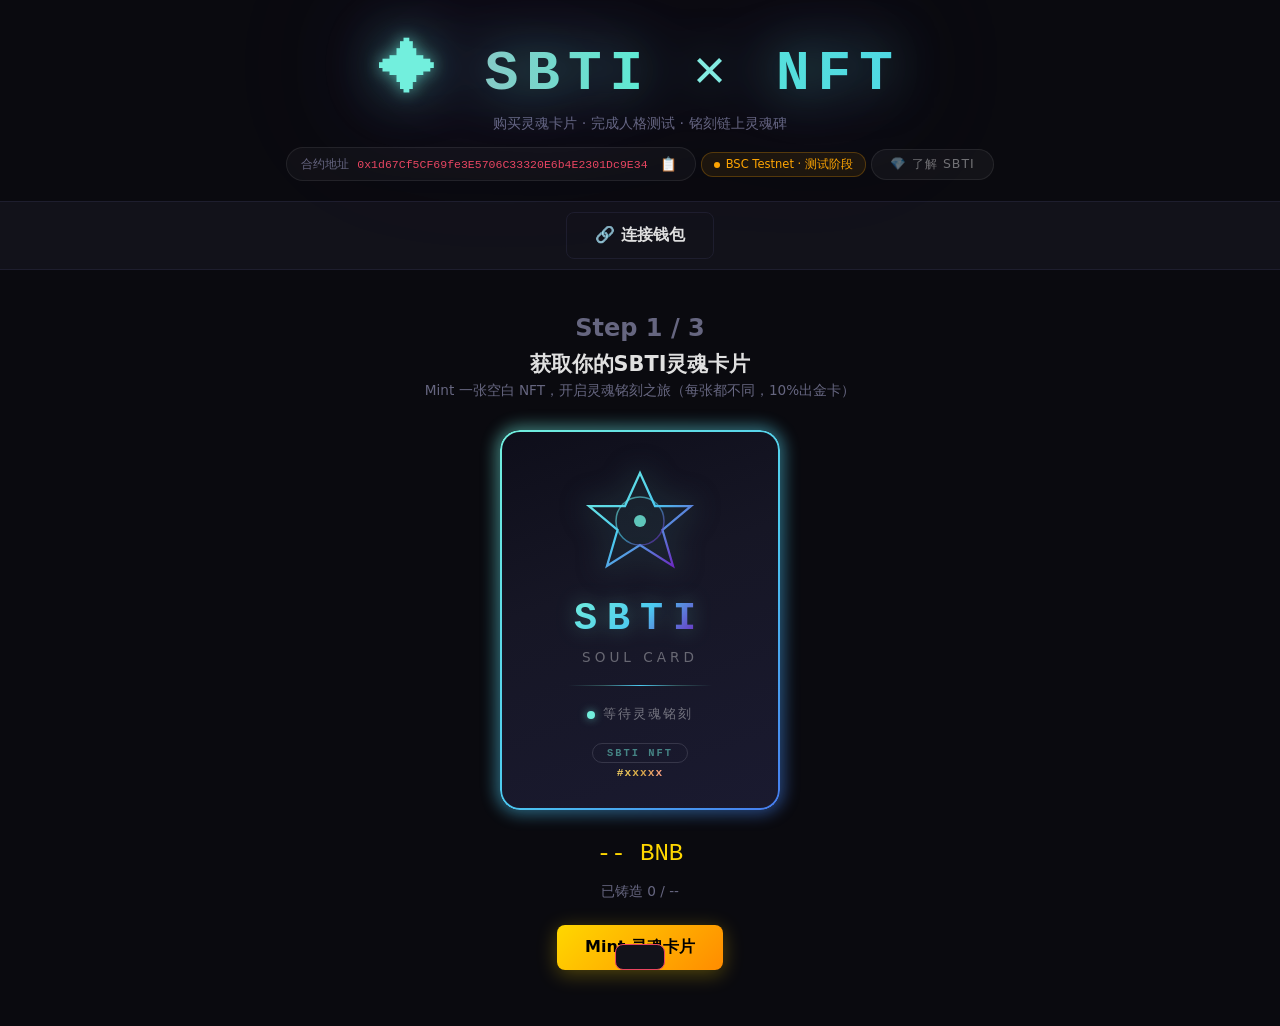
==== frontend/index.html @ cccca0a3 "feat: implement dynamic mint price fetching from blockchain - Replace hardcoded mint price (0.015 BN" ====
<!DOCTYPE html>
<html lang="zh-CN">
<head>
  <meta charset="UTF-8">
  <meta name="viewport" content="width=device-width, initial-scale=1.0">
  <title>SBTI × NFT — 灵魂碑</title>
  <link rel="stylesheet" href="style.css">
</head>
<body>

  <!-- 头部 -->
  <div class="header">
    <h1><span class="title-star">✦</span> SBTI <span class="title-x">×</span> NFT</h1>
    <p>购买灵魂卡片 · 完成人格测试 · 铭刻链上灵魂碑</p>
    <div class="contract-address-bar" id="contractAddressBar">
      <span class="contract-label">合约地址</span>
      <a id="contractLink" class="contract-link" target="_blank" rel="noopener">
        <span id="contractAddrText"></span>
      </a>
      <button class="copy-btn" id="copyContractBtn" onclick="copyContractAddress()" title="复制地址">📋</button>
    </div>
    <div class="test-status-bar" id="testStatusBar">
      <span class="status-dot"></span>
      <span>BSC Testnet · 测试阶段</span>
    </div>
    <a href="about.html" class="about-link" id="aboutLink">💎 了解 SBTI</a>
  </div>

  <!-- 钱包栏 -->
  <div class="wallet-bar">
    <button id="connectBtn" class="btn btn-secondary" onclick="showWalletModal()">🔗 连接钱包</button>
    <span id="walletAddress" class="address" style="display:none"></span>
    <span id="walletNetwork" style="display:none; color: var(--text-dim); font-size: 0.8rem;"></span>
  </div>

  <div class="container">

    <!-- ====== 阶段1: Mint ====== -->
    <div id="mintPanel" class="panel active mint-panel">
      <h2 style="color: var(--text-dim); margin-bottom: 8px;">Step 1 / 3</h2>
      <h3 style="font-size: 1.3rem; margin-bottom: 4px;">获取你的SBTI灵魂卡片</h3>

      <!-- 用户已有的空白 NFT 列表 -->
      <div id="nftListSection" class="nft-list-section" style="display:none;">
        <h4 class="nft-list-title">🃏 你的空白卡片</h4>
        <p class="nft-list-desc">选择一张空白卡片，消耗它来铭刻灵魂</p>
        <div id="nftListCards" class="nft-list-cards"></div>
        <div class="nft-list-divider" id="nftListDivider">
          <span>或者购买</span>
        </div>
      </div>

      <!-- 用户已铭刻的 NFT 列表 -->
      <div id="inscribedListSection" class="nft-list-section inscribed-list-section" style="display:none;">
        <h4 class="nft-list-title">✦ 已铭刻的灵魂碑</h4>
        <p class="nft-list-desc">这些卡片已永久刻上灵魂印记，点击查看</p>
        <div id="inscribedListCards" class="nft-list-cards inscribed-cards"></div>
      </div>

      <p style="color: var(--text-dim); font-size: 0.85rem;">Mint 一张空白 NFT，开启灵魂铭刻之旅（每张都不同，10%出金卡）</p>

      <div class="nft-preview" id="blankPreview">
        <div class="soul-card">
          <div class="soul-card-glow"></div>
          <div class="soul-card-inner">
            <div class="soul-card-particles">
              <span></span><span></span><span></span><span></span><span></span>
              <span></span><span></span><span></span>
            </div>
            <div class="soul-card-emblem">
              <svg viewBox="0 0 80 80" xmlns="http://www.w3.org/2000/svg">
                <defs>
                  <linearGradient id="emblemGrad" x1="0%" y1="0%" x2="100%" y2="100%">
                    <stop offset="0%" stop-color="#72efdd"/>
                    <stop offset="50%" stop-color="#4cc9f0"/>
                    <stop offset="100%" stop-color="#7209b7"/>
                  </linearGradient>
                </defs>
                <polygon points="40,8 50,30 74,30 55,46 62,70 40,56 18,70 25,46 6,30 30,30" fill="none" stroke="url(#emblemGrad)" stroke-width="1.5"/>
                <circle cx="40" cy="40" r="16" fill="none" stroke="url(#emblemGrad)" stroke-width="1" opacity="0.6"/>
                <circle cx="40" cy="40" r="4" fill="#72efdd" opacity="0.8"/>
              </svg>
            </div>
            <div class="soul-card-title">SBTI</div>
            <div class="soul-card-subtitle">Soul Card</div>
            <div class="soul-card-divider"></div>
            <div class="soul-card-status">
              <span class="soul-card-pulse"></span>
              等待灵魂铭刻
            </div>
            <div class="soul-card-footer">
              <span class="soul-card-label">SBTI NFT</span>
              <span class="soul-card-tokenid">#xxxxx</span>
            </div>
          </div>
          <div class="soul-card-border"></div>
        </div>
      </div>

      <div class="price" id="mintPriceDisplay">-- BNB</div>
      <div class="supply" id="supplyInfo">Loading supply...</div>

      <button class="btn btn-gold mint-btn-fixed" id="mintBtn" onclick="mintNFT()">
        Mint 灵魂卡片
      </button>
      <p class="mint-subtext" id="mintSubtext"></p>
    </div>

    <!-- ====== 阶段2: 测试 ====== -->
    <div id="testPanel" class="panel test-panel">
      <div class="test-nav">
        <button class="test-nav-btn" id="backHomeBtn" onclick="confirmGoHome()" title="返回首页">
          <span class="nav-icon">🏠</span> 首页
        </button>
        <button class="test-nav-btn" id="prevQuestionBtn" onclick="goToPrevQuestion()" title="上一题" disabled>
          <span class="nav-icon">←</span> 上一题
        </button>
      </div>

      <div class="progress-bar">
        <div class="fill" id="progressFill" style="width: 0%"></div>
      </div>

      <div class="question-number" id="questionNumber">Q1 / 31</div>
      <div class="question-text" id="questionText"></div>
      <div class="options" id="optionsContainer"></div>
    </div>

    <!-- ====== 阶段3: 结果 ====== -->
    <div id="resultPanel" class="panel result-panel">
      <h2 style="color: var(--text-dim); margin-bottom: 20px;">你的灵魂碑</h2>

      <div class="stele-display" id="stelePreview"></div>

      <div class="result-personality" id="resultCode"></div>
      <div class="result-name" id="resultName"></div>
      <div class="result-match" id="resultMatch"></div>

      <div class="dimensions-grid" id="dimensionsGrid"></div>

      <div class="inscribe-section">
        <div class="username-input-section">
          <label for="inscribeUsername" style="color: rgba(255,255,255,0.6); font-size: 0.85rem; display: block; margin-bottom: 8px;">
            ✏️ 刻上你的名字（将永久铭刻在灵魂碑上）
          </label>
          <input type="text" id="inscribeUsername" maxlength="20" placeholder="输入昵称 / Username"
            oninput="if(window.sbtiResult) renderStelePreview(window.sbtiResult)"
            style="width: 100%; max-width: 280px; padding: 10px 16px; background: rgba(255,255,255,0.05); border: 1px solid rgba(255,255,255,0.15); border-radius: 10px; color: #fff; font-size: 0.95rem; font-family: inherit; text-align: center; outline: none; transition: border-color 0.3s;"
            onfocus="this.style.borderColor='rgba(233,69,96,0.6)'" onblur="this.style.borderColor='rgba(255,255,255,0.15)'"
          >
          <p style="color: rgba(255,255,255,0.25); font-size: 0.72rem; margin-top: 6px;">最长 20 字节（约 6 个中文或 20 个英文字符）</p>
        </div>
        <p>⚠️ 铭刻后不可更改，你的灵魂将永久刻在区块链上</p>
        <button class="btn btn-primary" id="inscribeBtn" onclick="inscribeNFT()">
          ✦ 铭刻到链上
        </button>
      </div>
    </div>

    <!-- ====== 铭刻完成 ====== -->
    <div id="donePanel" class="panel inscribed-panel">
      <div class="inscribed-badge">✅ 已永久铭刻</div>
      <div class="stele-display" id="finalStele"></div>
      <div class="result-personality" id="finalCode"></div>
      <div class="result-name" id="finalName"></div>
      <p style="color: var(--text-dim); margin-top: 20px; font-size: 0.85rem;">
        你的灵魂已永久刻在区块链上。<br>
        可以在 OpenSea / OKX Wallet 查看你的灵魂碑 NFT。
      </p>
      <div style="margin-top: 24px; display: flex; gap: 12px; justify-content: center; flex-wrap: wrap;">
        <button class="btn btn-gold" onclick="goBackToMint()">🃏 继续铭刻其他卡片</button>
        <button class="btn btn-secondary" onclick="window.open('https://opensea.io', '_blank')">在 OpenSea 查看</button>
        <button class="btn btn-secondary" onclick="shareResult()">📤 分享结果</button>
      </div>
    </div>

    <!-- Loading -->
    <div id="loadingPanel" class="panel" style="display:none;">
      <div class="loading">
        <div class="spinner"></div>
        <p id="loadingText" style="color: var(--text-dim);">处理中...</p>
      </div>
    </div>

  </div>

  <!-- 钱包选择弹窗 -->
  <div id="walletModal" class="wallet-modal" style="display:none;" onclick="closeWalletModal(event)">
    <div class="wallet-modal-content">
      <div class="wallet-modal-header">
        <h3>选择钱包</h3>
        <button class="wallet-modal-close" onclick="closeWalletModal()">&times;</button>
      </div>
      <div class="wallet-modal-list">
        <button class="wallet-option" onclick="connectWithWallet('metamask')">
          <img src="https://upload.wikimedia.org/wikipedia/commons/3/36/MetaMask_Fox.svg" alt="MetaMask" class="wallet-icon">
          <div class="wallet-option-info">
            <span class="wallet-option-name">MetaMask</span>
            <span class="wallet-option-desc">最流行的浏览器钱包</span>
          </div>
          <span class="wallet-arrow">→</span>
        </button>
        <button class="wallet-option" onclick="connectWithWallet('okx')">
          <img src="images/okx.png" alt="OKX" class="wallet-icon">
          <div class="wallet-option-info">
            <span class="wallet-option-name">OKX Wallet</span>
            <span class="wallet-option-desc">OKX 交易所钱包</span>
          </div>
          <span class="wallet-arrow">→</span>
        </button>
        <button class="wallet-option" onclick="connectWithWallet('binance')">
          <img src="https://public.bnbstatic.com/static/images/common/favicon.ico" alt="Binance" class="wallet-icon">
          <div class="wallet-option-info">
            <span class="wallet-option-name">Binance Wallet</span>
            <span class="wallet-option-desc">币安 Web3 钱包</span>
          </div>
          <span class="wallet-arrow">→</span>
        </button>
        <button class="wallet-option" onclick="connectWithWallet('bitget')">
          <img src="images/bitget.png" alt="Bitget" class="wallet-icon">
          <div class="wallet-option-info">
            <span class="wallet-option-name">Bitget Wallet</span>
            <span class="wallet-option-desc">Bitget 交易所钱包</span>
          </div>
          <span class="wallet-arrow">→</span>
        </button>
      </div>
      <p class="wallet-modal-hint">请确保已安装对应钱包浏览器插件</p>
    </div>
  </div>

  <!-- Toast -->
  <div id="toast" class="toast"></div>

  <!-- 灵魂碑查看弹窗 -->
  <div id="steleModal" class="stele-modal" onclick="closeSteleModal(event)">
    <div class="stele-modal-content">
      <button class="stele-modal-close" onclick="closeSteleModal()">&times;</button>
      <div id="steleModalBody" class="stele-modal-body"></div>
      <div id="steleModalInfo" class="stele-modal-info"></div>
    </div>
  </div>

  <script src="https://cdnjs.cloudflare.com/ajax/libs/ethers/6.13.4/ethers.umd.min.js"></script>
  <script src="sbti-engine.js"></script>
  <script src="app.js"></script>
</body>
</html>
---- frontend/style.css ----
/* ============ SBTI × NFT 样式 ============ */

* {
  margin: 0;
  padding: 0;
  box-sizing: border-box;
}

:root {
  --bg: #0a0a0f;
  --card-bg: #12121a;
  --border: #1e1e2e;
  --text: #e0e0e0;
  --text-dim: #666680;
  --accent: #e94560;
  --accent2: #0f3460;
  --gold: #ffd700;
  --success: #00ff88;
}

body {
  font-family: 'Segoe UI', system-ui, -apple-system, sans-serif;
  background: var(--bg);
  color: var(--text);
  min-height: 100vh;
  overflow-x: hidden;
}

/* ---- 头部 ---- */
.header {
  text-align: center;
  padding: 40px 20px 20px;
  border-bottom: 1px solid var(--border);
}

.header h1 {
  font-size: 3.5rem;
  font-weight: 900;
  font-family: 'Courier New', monospace;
  letter-spacing: 8px;
  background: linear-gradient(
    270deg,
    #ff6b9d, #c471ed, #a855f7,
    #6366f1, #38bdf8, #5eead4,
    #ff6b9d
  );
  background-size: 300% 300%;
  -webkit-background-clip: text;
  -webkit-text-fill-color: transparent;
  background-clip: text;
  animation: titleGradientFlow 6s ease infinite;
  filter: drop-shadow(0 0 25px rgba(94, 234, 212, 0.5))
         drop-shadow(0 0 50px rgba(99, 102, 241, 0.35))
         drop-shadow(0 0 80px rgba(168, 85, 247, 0.2));
}

@keyframes titleGradientFlow {
  0% { background-position: 0% 50%; }
  50% { background-position: 100% 50%; }
  100% { background-position: 0% 50%; }
}

.title-star {
  display: inline-block;
  -webkit-text-fill-color: #72efdd;
  animation: starPulse 2s ease-in-out infinite;
  filter: drop-shadow(0 0 8px rgba(114, 239, 221, 0.6));
}

@keyframes starPulse {
  0%, 100% { transform: scale(1) rotate(0deg); opacity: 0.7; }
  50% { transform: scale(1.2) rotate(15deg); opacity: 1; }
}

.title-x {
  -webkit-text-fill-color: rgba(255, 255, 255, 0.25);
  font-weight: 300;
}

.header p {
  color: var(--text-dim);
  margin-top: 8px;
  font-size: 0.9rem;
}

/* ---- 合约地址展示栏 ---- */
.contract-address-bar {
  display: inline-flex;
  align-items: center;
  gap: 8px;
  margin-top: 14px;
  padding: 6px 14px;
  background: rgba(255, 255, 255, 0.03);
  border: 1px solid rgba(255, 255, 255, 0.08);
  border-radius: 20px;
  font-size: 0.72rem;
  font-family: monospace;
  max-width: 95%;
  word-break: break-all;
}

.contract-label {
  color: var(--text-dim);
  font-size: 0.72rem;
  font-family: inherit;
}

.contract-link {
  color: var(--accent);
  text-decoration: none;
  transition: color 0.2s;
}

.contract-link:hover {
  color: var(--gold);
  text-decoration: underline;
}

.copy-btn {
  background: none;
  border: none;
  cursor: pointer;
  font-size: 0.85rem;
  padding: 2px 4px;
  border-radius: 4px;
  transition: background 0.2s;
}

.copy-btn:hover {
  background: rgba(255, 255, 255, 0.1);
}

/* ---- 测试状态标识 ---- */
.test-status-bar {
  display: inline-flex;
  align-items: center;
  gap: 6px;
  margin-top: 8px;
  padding: 4px 12px;
  background: rgba(255, 165, 0, 0.08);
  border: 1px solid rgba(255, 165, 0, 0.25);
  border-radius: 12px;
  font-size: 0.72rem;
  color: #ffa500;
}

.test-status-bar .status-dot {
  width: 6px;
  height: 6px;
  border-radius: 50%;
  background: #ffa500;
  animation: statusPulse 2s ease-in-out infinite;
}

@keyframes statusPulse {
  0%, 100% { opacity: 0.4; }
  50% { opacity: 1; }
}

/* ---- 了解更多按钮 ---- */
.about-link {
  display: inline-flex;
  align-items: center;
  gap: 4px;
  margin-top: 12px;
  padding: 6px 18px;
  background: rgba(255, 255, 255, 0.04);
  border: 1px solid rgba(255, 255, 255, 0.08);
  border-radius: 20px;
  color: rgba(255, 255, 255, 0.4);
  font-size: 0.78rem;
  text-decoration: none;
  letter-spacing: 1px;
  transition: all 0.3s ease;
}
.about-link:hover {
  border-color: rgba(114, 239, 221, 0.4);
  color: #72efdd;
  background: rgba(114, 239, 221, 0.06);
  box-shadow: 0 0 16px rgba(114, 239, 221, 0.08);
}

/* ---- 钱包状态 ---- */
.wallet-bar {
  display: flex;
  justify-content: center;
  align-items: center;
  gap: 12px;
  padding: 10px;
  background: var(--card-bg);
  border-bottom: 1px solid var(--border);
}

.wallet-bar .address {
  font-family: monospace;
  color: var(--accent);
  font-size: 0.85rem;
}

/* ---- 按钮 ---- */
.btn {
  display: inline-flex;
  align-items: center;
  gap: 8px;
  padding: 12px 28px;
  border: none;
  border-radius: 8px;
  font-size: 1rem;
  font-weight: 600;
  cursor: pointer;
  transition: all 0.3s ease;
  font-family: inherit;
}

.btn-primary {
  background: linear-gradient(135deg, var(--accent), #c23152);
  color: white;
  box-shadow: 0 4px 20px rgba(233, 69, 96, 0.3);
}

.btn-primary:hover {
  transform: translateY(-2px);
  box-shadow: 0 6px 30px rgba(233, 69, 96, 0.5);
}

.btn-primary:disabled {
  opacity: 0.5;
  cursor: not-allowed;
  transform: none;
}

.btn-secondary {
  background: var(--card-bg);
  color: var(--text);
  border: 1px solid var(--border);
}

.btn-secondary:hover {
  border-color: var(--accent);
}

.btn-gold {
  background: linear-gradient(135deg, var(--gold), #ff8c00);
  color: #000;
  box-shadow: 0 4px 20px rgba(255, 215, 0, 0.3);
}

.btn-gold:hover {
  transform: translateY(-2px);
  box-shadow: 0 6px 30px rgba(255, 215, 0, 0.5);
}

/* Mint 按钮固定金色样式（不随连接状态改变） */
.mint-btn-fixed {
  background: linear-gradient(135deg, var(--gold), #ff8c00) !important;
  color: #000 !important;
  box-shadow: 0 4px 20px rgba(255, 215, 0, 0.3) !important;
  border: none !important;
}

.mint-btn-fixed:hover {
  transform: translateY(-2px);
  box-shadow: 0 6px 30px rgba(255, 215, 0, 0.5) !important;
}

/* ---- 页面容器 ---- */
.container {
  max-width: 680px;
  margin: 0 auto;
  padding: 20px;
}

/* ---- 各阶段面板 ---- */
.panel {
  display: none;
  animation: fadeIn 0.5s ease;
}

.panel.active {
  display: block;
}

@keyframes fadeIn {
  from { opacity: 0; transform: translateY(20px); }
  to { opacity: 1; transform: translateY(0); }
}

/* ---- Mint 面板 ---- */
.mint-panel {
  text-align: center;
  padding: 24px 20px;
}

.mint-panel .nft-preview {
  width: 280px;
  height: 380px;
  margin: 30px auto;
  border-radius: 20px;
  perspective: 1200px;
  perspective-origin: 50% 50%;
}

/* ---- Soul Card 炫酷样式 ---- */
.soul-card {
  position: relative;
  width: 100%;
  height: 100%;
  border-radius: 20px;
  transform-style: preserve-3d;
  animation: card3dBreathe 5s ease-in-out infinite;
  cursor: grab;
  user-select: none;
}

/* 金色发散光用伪元素，底层渐变光始终可见 */
.soul-card-glow {
  overflow: visible;
}

.soul-card-glow::after {
  content: '';
  position: absolute;
  inset: -4px;
  border-radius: 24px;
  background: linear-gradient(
    135deg,
    #ffd700, #ffb800, #ff8c00, #ffa500,
    #ffe066, #ffd700, #ff9500, #ffb800
  );
  background-size: 400% 400%;
  opacity: 0;
  filter: blur(12px);
  z-index: 1;
  pointer-events: none;
  transition: none;
}

/* hover 时金色光一次性向外发散（由 JS 添加 class 触发，不受 dragging 打断） */
.soul-card-glow.gold-burst::after {
  animation: glowGoldBurst 1.2s ease-out forwards;
}

@keyframes glowGoldBurst {
  0% {
    opacity: 0;
    inset: -4px;
    filter: blur(6px);
    background-position: 0% 50%;
  }
  12% {
    opacity: 0.7;
    inset: -10px;
    filter: blur(12px);
    background-position: 30% 60%;
  }
  35% {
    opacity: 0.5;
    inset: -22px;
    filter: blur(18px);
    background-position: 60% 40%;
  }
  65% {
    opacity: 0.25;
    inset: -35px;
    filter: blur(24px);
    background-position: 85% 60%;
  }
  100% {
    opacity: 0;
    inset: -45px;
    filter: blur(30px);
    background-position: 100% 50%;
  }
}

.soul-card.dragging {
  animation: none !important;
  cursor: grabbing;
  transition: none;
}

@keyframes card3dBreathe {
  0% {
    transform: rotateX(0deg) rotateY(0deg) scale(1);
  }
  15% {
    transform: rotateX(8deg) rotateY(-6deg) scale(1.03);
  }
  30% {
    transform: rotateX(-5deg) rotateY(10deg) scale(1.05);
  }
  50% {
    transform: rotateX(7deg) rotateY(8deg) scale(1.06);
  }
  65% {
    transform: rotateX(-8deg) rotateY(-5deg) scale(1.04);
  }
  80% {
    transform: rotateX(5deg) rotateY(-9deg) scale(1.02);
  }
  100% {
    transform: rotateX(0deg) rotateY(0deg) scale(1);
  }
}

/* 外部呼吸渐变光晕 */
.soul-card-glow {
  position: absolute;
  inset: -4px;
  border-radius: 24px;
  background: linear-gradient(
    135deg,
    #72efdd, #4cc9f0, #4361ee, #7209b7,
    #b5179e, #f72585, #ff6fff, #72efdd
  );
  background-size: 400% 400%;
  animation: glowBreathe 5s ease-in-out infinite, glowShift 8s ease infinite;
  filter: blur(8px);
  opacity: 0.5;
  z-index: 0;
  transform: translateZ(-1px);
}

@keyframes glowBreathe {
  0%, 100% {
    inset: -4px;
    opacity: 0.35;
    filter: blur(8px);
  }
  30% {
    inset: -12px;
    opacity: 0.8;
    filter: blur(16px);
  }
  50% {
    inset: -8px;
    opacity: 0.6;
    filter: blur(12px);
  }
  70% {
    inset: -14px;
    opacity: 0.85;
    filter: blur(18px);
  }
}

@keyframes glowShift {
  0%, 100% { background-position: 0% 50%; }
  25% { background-position: 100% 0%; }
  50% { background-position: 100% 100%; }
  75% { background-position: 0% 100%; }
}

/* 呼吸渐变边框 */
.soul-card-border {
  position: absolute;
  inset: 0;
  border-radius: 20px;
  padding: 2px;
  background: linear-gradient(
    135deg,
    #72efdd, #4cc9f0, #4361ee, #7209b7,
    #b5179e, #f72585, #ff6fff, #72efdd
  );
  background-size: 400% 400%;
  animation: glowShift 8s ease infinite, borderBreathe 5s ease-in-out infinite;
  -webkit-mask: linear-gradient(#fff 0 0) content-box, linear-gradient(#fff 0 0);
  -webkit-mask-composite: xor;
  mask-composite: exclude;
  z-index: 2;
  pointer-events: none;
}

@keyframes borderBreathe {
  0%, 100% { opacity: 0.5; }
  30% { opacity: 1; }
  70% { opacity: 0.9; }
}

/* 内部内容区 */
.soul-card-inner {
  position: relative;
  z-index: 1;
  width: 100%;
  height: 100%;
  background: linear-gradient(160deg, #0e0e1a 0%, #161625 40%, #1a1a30 100%);
  border-radius: 20px;
  display: flex;
  flex-direction: column;
  align-items: center;
  justify-content: center;
  gap: 8px;
  padding: 28px 20px;
  overflow: hidden;
}

/* 卡片内部微粒子 */
.soul-card-particles {
  position: absolute;
  inset: 0;
  pointer-events: none;
  overflow: hidden;
}

.soul-card-particles span {
  position: absolute;
  width: 3px;
  height: 3px;
  background: #72efdd;
  border-radius: 50%;
  opacity: 0;
  animation: particleFloat 6s ease-in-out infinite;
}

.soul-card-particles span:nth-child(1) { left: 15%; animation-delay: 0s; }
.soul-card-particles span:nth-child(2) { left: 30%; animation-delay: 0.8s; }
.soul-card-particles span:nth-child(3) { left: 50%; animation-delay: 1.6s; }
.soul-card-particles span:nth-child(4) { left: 70%; animation-delay: 2.4s; }
.soul-card-particles span:nth-child(5) { left: 85%; animation-delay: 3.2s; }
.soul-card-particles span:nth-child(6) { left: 25%; animation-delay: 4s; width: 2px; height: 2px; background: #4cc9f0; }
.soul-card-particles span:nth-child(7) { left: 60%; animation-delay: 4.8s; width: 2px; height: 2px; background: #b5179e; }
.soul-card-particles span:nth-child(8) { left: 45%; animation-delay: 5.5s; width: 4px; height: 4px; background: #4361ee; }

@keyframes particleFloat {
  0% { bottom: -5%; opacity: 0; transform: translateX(0); }
  20% { opacity: 0.8; }
  80% { opacity: 0.3; }
  100% { bottom: 105%; opacity: 0; transform: translateX(20px); }
}

/* 中心图腾 */
.soul-card-emblem {
  width: 120px;
  height: 120px;
  margin-bottom: 8px;
  animation: emblemPulse 4s ease-in-out infinite;
  filter: drop-shadow(0 0 15px rgba(114, 239, 221, 0.5));
}

@keyframes emblemPulse {
  0%, 100% { transform: scale(1); filter: drop-shadow(0 0 10px rgba(114, 239, 221, 0.3)); }
  50% { transform: scale(1.1); filter: drop-shadow(0 0 28px rgba(114, 239, 221, 0.8)) drop-shadow(0 0 50px rgba(76, 201, 240, 0.3)); }
}

.soul-card-emblem svg {
  width: 100%;
  height: 100%;
}

/* 标题 */
.soul-card-title {
  font-size: 2.4rem;
  font-weight: 800;
  font-family: 'Courier New', monospace;
  letter-spacing: 10px;
  background: linear-gradient(135deg, #72efdd, #4cc9f0, #7209b7);
  -webkit-background-clip: text;
  -webkit-text-fill-color: transparent;
  background-clip: text;
  text-shadow: none;
  filter: drop-shadow(0 0 10px rgba(114, 239, 221, 0.3));
}

.soul-card-subtitle {
  font-size: 0.85rem;
  color: rgba(255, 255, 255, 0.35);
  letter-spacing: 4px;
  text-transform: uppercase;
  font-weight: 300;
}

/* 分割线 */
.soul-card-divider {
  width: 60%;
  height: 1px;
  margin: 12px 0;
  background: linear-gradient(90deg, transparent, rgba(114, 239, 221, 0.3), #4cc9f0, rgba(114, 239, 221, 0.3), transparent);
}

/* 状态指示 */
.soul-card-status {
  display: flex;
  align-items: center;
  gap: 8px;
  font-size: 0.8rem;
  color: rgba(255, 255, 255, 0.4);
  letter-spacing: 2px;
}

.soul-card-pulse {
  width: 8px;
  height: 8px;
  border-radius: 50%;
  background: #72efdd;
  animation: statusPulse 2s ease-in-out infinite;
  box-shadow: 0 0 8px rgba(114, 239, 221, 0.6);
}

@keyframes statusPulse {
  0%, 100% { opacity: 0.4; transform: scale(0.8); }
  50% { opacity: 1; transform: scale(1.2); }
}

/* 底部标签 */
.soul-card-footer {
  display: flex;
  flex-direction: column;
  align-items: center;
  gap: 4px;
  margin-top: 12px;
}

.soul-card-label {
  font-size: 0.65rem;
  font-weight: 600;
  letter-spacing: 2px;
  color: rgba(114, 239, 221, 0.5);
  font-family: monospace;
  padding: 3px 14px;
  border-radius: 20px;
  border: 1px solid rgba(85, 85, 102, 0.5);
}

.soul-card-tokenid {
  font-size: 0.7rem;
  font-weight: bold;
  letter-spacing: 1px;
  font-family: monospace;
  background: linear-gradient(90deg, #f6d365, #d4a843, #fda085);
  -webkit-background-clip: text;
  -webkit-text-fill-color: transparent;
  background-clip: text;
}

.mint-panel .price {
  font-size: 1.5rem;
  color: var(--gold);
  margin: 16px 0;
  font-family: monospace;
}

.mint-panel .supply {
  color: var(--text-dim);
  font-size: 0.85rem;
  margin-bottom: 24px;
}

/* ---- 测试面板 ---- */
.test-panel {
  padding: 40px 0;
}

/* 测试导航栏 */
.test-nav {
  display: flex;
  gap: 10px;
  margin-bottom: 16px;
}

.test-nav-btn {
  display: inline-flex;
  align-items: center;
  gap: 4px;
  padding: 8px 14px;
  background: var(--card-bg);
  border: 1px solid var(--border);
  border-radius: 8px;
  color: var(--text-dim);
  font-size: 0.82rem;
  cursor: pointer;
  transition: all 0.25s ease;
  font-family: inherit;
}

.test-nav-btn:hover:not(:disabled) {
  border-color: var(--accent);
  color: var(--text);
  background: rgba(233, 69, 96, 0.08);
}

.test-nav-btn:disabled {
  opacity: 0.3;
  cursor: not-allowed;
}

.test-nav-btn .nav-icon {
  font-size: 0.9rem;
}

.progress-bar {
  width: 100%;
  height: 4px;
  background: var(--border);
  border-radius: 2px;
  margin-bottom: 30px;
  overflow: hidden;
}

.progress-bar .fill {
  height: 100%;
  background: linear-gradient(90deg, var(--accent), var(--accent2));
  border-radius: 2px;
  transition: width 0.4s ease;
}

.question-number {
  color: var(--accent);
  font-size: 0.85rem;
  font-family: monospace;
  margin-bottom: 8px;
}

.question-text {
  font-size: 1.15rem;
  line-height: 1.7;
  margin-bottom: 28px;
  color: var(--text);
}

.options {
  display: flex;
  flex-direction: column;
  gap: 12px;
}

.option-btn {
  display: block;
  width: 100%;
  padding: 16px 20px;
  background: var(--card-bg);
  border: 1px solid var(--border);
  border-radius: 12px;
  color: var(--text);
  font-size: 0.95rem;
  text-align: left;
  cursor: pointer;
  transition: all 0.25s ease;
  font-family: inherit;
  line-height: 1.5;
}

.option-btn:hover {
  border-color: var(--accent);
  background: rgba(233, 69, 96, 0.08);
  transform: translateX(4px);
}

.option-btn:active {
  transform: translateX(2px) scale(0.99);
}

/* ---- 结果面板 ---- */
.result-panel {
  text-align: center;
  padding: 40px 0;
}

.stele-display {
  width: 300px;
  margin: 0 auto 30px;
  border-radius: 16px;
  overflow: hidden;
  box-shadow: 0 12px 60px rgba(233, 69, 96, 0.15);
}

.stele-display svg {
  width: 100%;
  height: auto;
}

.result-personality {
  font-size: 2rem;
  font-family: 'Courier New', monospace;
  font-weight: bold;
  margin-bottom: 4px;
}

.result-name {
  font-size: 1.2rem;
  color: var(--text-dim);
  margin-bottom: 8px;
}

.result-match {
  font-size: 0.9rem;
  color: var(--accent);
  font-family: monospace;
  margin-bottom: 30px;
}

/* 维度雷达 */
.dimensions-grid {
  display: grid;
  grid-template-columns: repeat(3, 1fr);
  gap: 8px;
  margin: 20px 0 30px;
  text-align: left;
}

.dim-item {
  display: flex;
  align-items: center;
  gap: 6px;
  padding: 6px 10px;
  background: var(--card-bg);
  border-radius: 6px;
  font-size: 0.8rem;
}

.dim-item .dim-code {
  color: var(--accent);
  font-family: monospace;
  font-weight: bold;
  min-width: 28px;
}

.dim-item .dim-level {
  padding: 1px 6px;
  border-radius: 3px;
  font-weight: bold;
  font-size: 0.75rem;
}

.dim-item .dim-level.L { background: #1a2a1a; color: #44aa44; }
.dim-item .dim-level.M { background: #2a2a1a; color: #aaaa44; }
.dim-item .dim-level.H { background: #2a1a1a; color: #e94560; }

/* 铭刻按钮区 */
.inscribe-section {
  margin-top: 20px;
  padding: 20px;
  background: var(--card-bg);
  border-radius: 12px;
  border: 1px solid var(--border);
}

.inscribe-section p {
  color: var(--text-dim);
  font-size: 0.85rem;
  margin-bottom: 16px;
}

/* ---- 已铭刻展示 ---- */
.inscribed-panel {
  text-align: center;
  padding: 40px 0;
}

.inscribed-badge {
  display: inline-block;
  padding: 6px 16px;
  background: linear-gradient(135deg, var(--success), #009955);
  color: #000;
  border-radius: 20px;
  font-size: 0.8rem;
  font-weight: 600;
  margin-bottom: 20px;
}

/* ---- Loading ---- */
.loading {
  display: flex;
  flex-direction: column;
  align-items: center;
  gap: 16px;
  padding: 40px;
}

.spinner {
  width: 40px;
  height: 40px;
  border: 3px solid var(--border);
  border-top-color: var(--accent);
  border-radius: 50%;
  animation: spin 0.8s linear infinite;
}

@keyframes spin {
  to { transform: rotate(360deg); }
}

/* ---- Toast 提示 ---- */
.toast {
  position: fixed;
  bottom: 30px;
  left: 50%;
  transform: translateX(-50%) translateY(100px);
  padding: 12px 24px;
  background: var(--card-bg);
  border: 1px solid var(--accent);
  border-radius: 8px;
  color: var(--text);
  font-size: 0.9rem;
  z-index: 999;
  transition: transform 0.3s ease;
}

.toast.show {
  transform: translateX(-50%) translateY(0);
}

/* ---- 按钮抖动效果 ---- */
@keyframes shake {
  0%, 100% { transform: translateX(0); }
  10%, 30%, 50%, 70%, 90% { transform: translateX(-5px); }
  20%, 40%, 60%, 80% { transform: translateX(5px); }
}

.shake {
  animation: shake 0.6s ease;
}

/* ---- 连接按钮高亮脉冲 ---- */
@keyframes highlight-pulse {
  0% { box-shadow: 0 0 0 0 rgba(255, 215, 0, 0.7); }
  50% { box-shadow: 0 0 20px 10px rgba(255, 215, 0, 0.4); }
  100% { box-shadow: 0 0 0 0 rgba(255, 215, 0, 0); }
}

.highlight-pulse {
  animation: highlight-pulse 0.7s ease 3;
  border-color: #ffd700 !important;
}

/* ---- 空白 NFT 列表 ---- */
.nft-list-section {
  margin: 16px 0;
  padding: 16px;
  border: 1px solid rgba(233, 69, 96, 0.3);
  border-radius: 16px;
  background: rgba(233, 69, 96, 0.05);
}

.nft-list-title {
  font-size: 1.1rem;
  color: var(--accent);
  margin: 0 0 4px 0;
}

.nft-list-desc {
  font-size: 0.8rem;
  color: var(--text-dim);
  margin: 0 0 12px 0;
}

.nft-list-cards {
  display: flex;
  flex-direction: column;
  gap: 8px;
  max-height: 240px;
  overflow-y: auto;
}

.nft-select-card {
  display: flex;
  align-items: center;
  gap: 12px;
  padding: 10px 14px;
  background: rgba(255, 255, 255, 0.03);
  border: 1px solid rgba(255, 255, 255, 0.08);
  border-radius: 12px;
  transition: all 0.2s ease;
}

.nft-select-card:hover {
  border-color: var(--accent);
  background: rgba(233, 69, 96, 0.08);
}

.nft-select-icon {
  font-size: 1.8rem;
  line-height: 1;
}

.nft-select-info {
  flex: 1;
  display: flex;
  flex-direction: column;
}

.nft-select-title {
  font-size: 0.95rem;
  font-weight: 600;
  font-family: monospace;
  color: var(--text);
}

.nft-select-status {
  font-size: 0.75rem;
  color: var(--text-dim);
}

.btn-sm {
  padding: 6px 14px !important;
  font-size: 0.8rem !important;
  min-width: auto !important;
}

.nft-select-actions {
  display: flex;
  gap: 6px;
  align-items: center;
  flex-shrink: 0;
}

.btn-ghost {
  background: transparent !important;
  border: 1px solid rgba(255, 255, 255, 0.15) !important;
  color: rgba(255, 255, 255, 0.5) !important;
  cursor: pointer;
  transition: all 0.2s ease;
}

.btn-ghost:hover {
  border-color: rgba(114, 239, 221, 0.5) !important;
  color: #72efdd !important;
  background: rgba(114, 239, 221, 0.08) !important;
}

.nft-list-divider {
  display: flex;
  align-items: center;
  gap: 12px;
  margin: 16px 0 8px;
  color: var(--text-dim);
  font-size: 0.8rem;
}

.nft-list-divider::before,
.nft-list-divider::after {
  content: '';
  flex: 1;
  height: 1px;
  background: rgba(255, 255, 255, 0.1);
}

.mint-subtext {
  font-size: 0.75rem;
  color: var(--text-dim);
  margin-top: 8px;
  text-align: center;
}

/* ---- 已铭刻 NFT 列表 ---- */
.inscribed-list-section {
  border-color: rgba(0, 255, 136, 0.3) !important;
  background: rgba(0, 255, 136, 0.03) !important;
  margin-top: 12px;
}

.inscribed-list-section .nft-list-title {
  color: var(--success);
}

.inscribed-card {
  border-color: rgba(0, 255, 136, 0.15) !important;
  background: rgba(0, 255, 136, 0.03) !important;
  cursor: default;
}

.inscribed-card:hover {
  border-color: rgba(0, 255, 136, 0.3) !important;
  background: rgba(0, 255, 136, 0.06) !important;
}

/* 迷你灵魂碑图标 */
.nft-inscribed-mini-stele {
  width: 44px;
  height: 52px;
  border: 1.5px solid var(--accent);
  border-radius: 12px 12px 4px 4px;
  display: flex;
  flex-direction: column;
  align-items: center;
  justify-content: center;
  background: rgba(10, 10, 15, 0.8);
  flex-shrink: 0;
}

.nft-inscribed-mini-stele .mini-label {
  font-size: 0.5rem;
  color: var(--text-dim);
  letter-spacing: 1px;
}

.nft-inscribed-mini-stele .mini-code {
  font-size: 0.55rem;
  font-family: 'Courier New', monospace;
  font-weight: bold;
  line-height: 1.2;
}

/* 已铭刻状态文字 */
.inscribed-status {
  color: var(--text-dim) !important;
  font-size: 0.72rem !important;
}

/* 已铭刻小徽章 */
.inscribed-badge-small {
  font-size: 0.7rem;
  color: var(--success);
  white-space: nowrap;
  flex-shrink: 0;
  opacity: 0.8;
}

/* ---- 灵魂碑查看弹窗 ---- */
.stele-modal {
  position: fixed;
  inset: 0;
  z-index: 2000;
  display: flex;
  align-items: center;
  justify-content: center;
  background: rgba(0, 0, 0, 0);
  backdrop-filter: blur(0px);
  pointer-events: none;
  transition: all 0.35s ease;
}

.stele-modal.show {
  background: rgba(0, 0, 0, 0.8);
  backdrop-filter: blur(12px);
  pointer-events: all;
}

.stele-modal-content {
  position: relative;
  max-width: 380px;
  width: 90%;
  opacity: 0;
  transform: scale(0.85) translateY(30px);
  transition: all 0.4s cubic-bezier(0.34, 1.56, 0.64, 1);
}

.stele-modal.show .stele-modal-content {
  opacity: 1;
  transform: scale(1) translateY(0);
}

.stele-modal-close {
  position: absolute;
  top: -40px;
  right: 0;
  width: 36px;
  height: 36px;
  border: 1px solid rgba(255, 255, 255, 0.15);
  border-radius: 50%;
  background: rgba(255, 255, 255, 0.05);
  color: rgba(255, 255, 255, 0.6);
  font-size: 1.4rem;
  cursor: pointer;
  display: flex;
  align-items: center;
  justify-content: center;
  transition: all 0.2s ease;
  backdrop-filter: blur(8px);
}

.stele-modal-close:hover {
  background: rgba(255, 255, 255, 0.12);
  color: #fff;
  border-color: rgba(255, 255, 255, 0.3);
  transform: rotate(90deg);
}

.stele-modal-body {
  border-radius: 16px;
  overflow: hidden;
  box-shadow:
    0 0 30px rgba(114, 239, 221, 0.15),
    0 20px 60px rgba(0, 0, 0, 0.5);
  border: 1px solid rgba(255, 255, 255, 0.08);
}

.stele-modal-body svg {
  display: block;
  width: 100%;
  height: auto;
}

.stele-modal-info {
  margin-top: 16px;
  text-align: center;
}

.stele-modal-meta {
  display: flex;
  justify-content: space-between;
  align-items: center;
  padding: 10px 16px;
  background: rgba(255, 255, 255, 0.03);
  border: 1px solid rgba(255, 255, 255, 0.06);
  border-radius: 10px;
  font-size: 0.8rem;
  color: var(--text-dim);
  font-family: monospace;
}

/* 已铭刻卡片 hover 提示可点击 */
.inscribed-card {
  cursor: pointer;
  transition: all 0.25s ease;
}

.inscribed-card:hover {
  transform: translateX(4px);
}

/* ---- 响应式 ---- */
@media (max-width: 600px) {
  .header h1 { font-size: 2.8rem; letter-spacing: 6px; }
  .dimensions-grid { grid-template-columns: repeat(2, 1fr); }
  .mint-panel .nft-preview { width: 240px; height: 330px; }
  .wallet-modal-content { margin: 20px; max-width: none; }
}

/* ---- 钱包选择弹窗 ---- */
.wallet-modal {
  position: fixed;
  inset: 0;
  z-index: 1000;
  display: flex;
  align-items: center;
  justify-content: center;
  background: rgba(0, 0, 0, 0.7);
  backdrop-filter: blur(6px);
  animation: modalFadeIn 0.25s ease;
}

@keyframes modalFadeIn {
  from { opacity: 0; }
  to { opacity: 1; }
}

.wallet-modal-content {
  background: var(--card-bg);
  border: 1px solid var(--border);
  border-radius: 20px;
  padding: 28px;
  width: 100%;
  max-width: 400px;
  box-shadow: 0 20px 60px rgba(0, 0, 0, 0.6);
  animation: modalSlideUp 0.3s ease;
}

@keyframes modalSlideUp {
  from { opacity: 0; transform: translateY(30px); }
  to { opacity: 1; transform: translateY(0); }
}

.wallet-modal-header {
  display: flex;
  align-items: center;
  justify-content: space-between;
  margin-bottom: 20px;
}

.wallet-modal-header h3 {
  font-size: 1.2rem;
  color: var(--text);
}

.wallet-modal-close {
  width: 32px;
  height: 32px;
  border: none;
  background: rgba(255, 255, 255, 0.06);
  color: var(--text-dim);
  font-size: 1.3rem;
  border-radius: 8px;
  cursor: pointer;
  display: flex;
  align-items: center;
  justify-content: center;
  transition: all 0.2s;
}

.wallet-modal-close:hover {
  background: rgba(255, 255, 255, 0.12);
  color: var(--text);
}

.wallet-modal-list {
  display: flex;
  flex-direction: column;
  gap: 8px;
}

.wallet-option {
  display: flex;
  align-items: center;
  gap: 14px;
  padding: 14px 16px;
  background: rgba(255, 255, 255, 0.03);
  border: 1px solid rgba(255, 255, 255, 0.08);
  border-radius: 14px;
  cursor: pointer;
  transition: all 0.25s ease;
  font-family: inherit;
  width: 100%;
  text-align: left;
  color: var(--text);
}

.wallet-option:hover {
  border-color: var(--accent);
  background: rgba(233, 69, 96, 0.08);
  transform: translateX(4px);
}

.wallet-option:active {
  transform: translateX(2px) scale(0.99);
}

.wallet-icon {
  width: 40px;
  height: 40px;
  border-radius: 10px;
  object-fit: contain;
  flex-shrink: 0;
  background: rgba(255, 255, 255, 0.06);
  padding: 4px;
}

.wallet-option-info {
  flex: 1;
  display: flex;
  flex-direction: column;
}

.wallet-option-name {
  font-size: 0.95rem;
  font-weight: 600;
  color: var(--text);
}

.wallet-option-desc {
  font-size: 0.75rem;
  color: var(--text-dim);
  margin-top: 2px;
}

.wallet-arrow {
  color: var(--text-dim);
  font-size: 1.1rem;
  flex-shrink: 0;
  transition: color 0.2s;
}

.wallet-option:hover .wallet-arrow {
  color: var(--accent);
}

.wallet-modal-hint {
  text-align: center;
  font-size: 0.75rem;
  color: var(--text-dim);
  margin-top: 16px;
}

/* 钱包栏图标 */
.wallet-bar-icon {
  width: 20px;
  height: 20px;
  border-radius: 4px;
  vertical-align: middle;
}
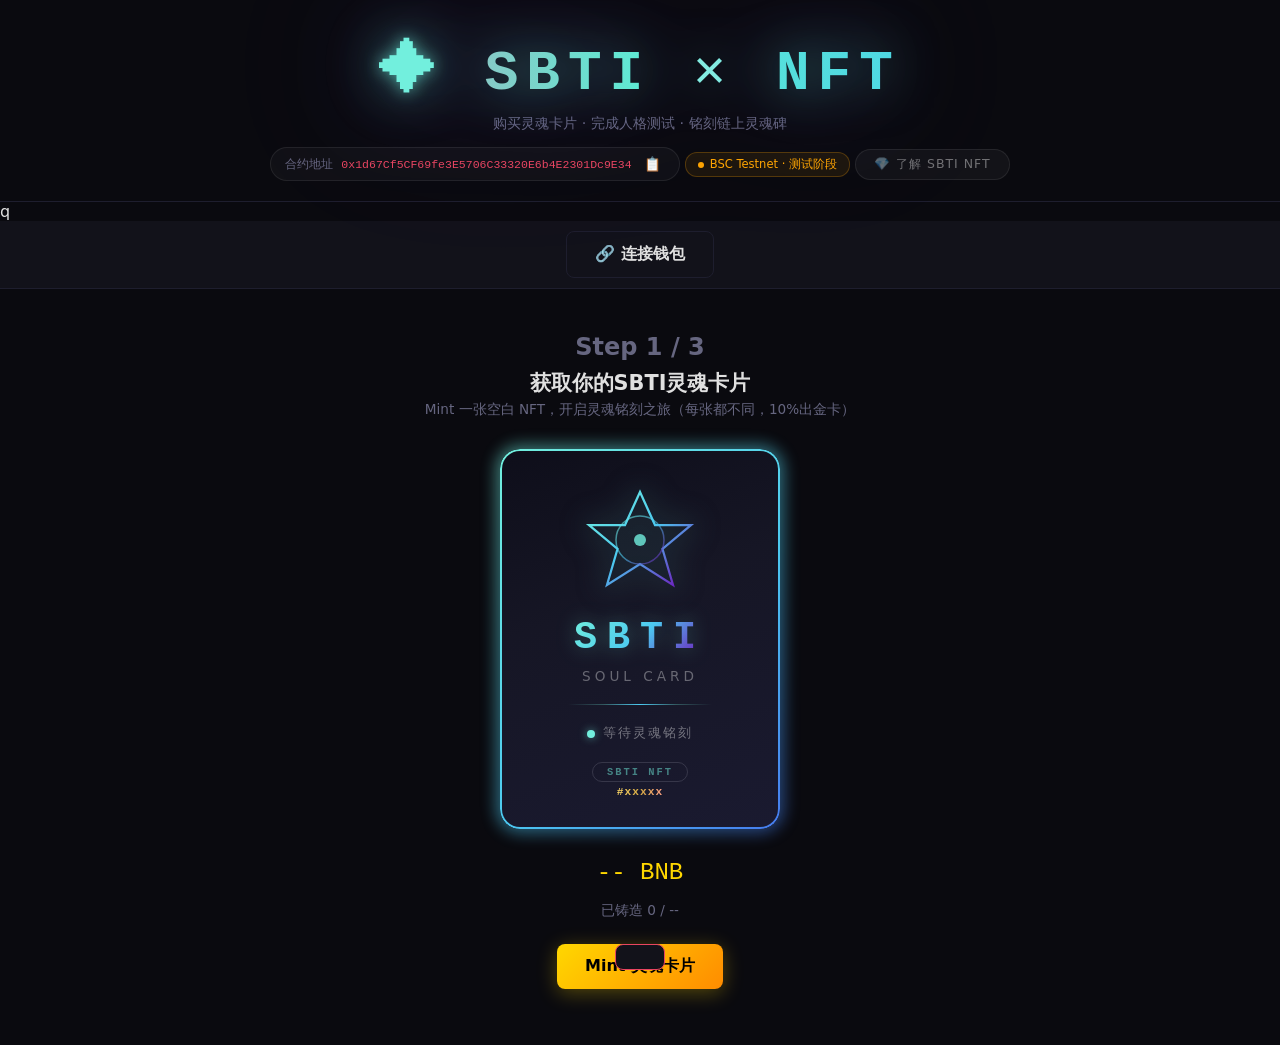
==== commit 489841ce: "feat: unify background gradient between Soul Stele and Soul Card - Apply Soul Card's actual tri-colo" ====
--- a/frontend/index.html
+++ b/frontend/index.html
@@ -23,9 +23,9 @@
       <span class="status-dot"></span>
       <span>BSC Testnet · 测试阶段</span>
     </div>
-    <a href="about.html" class="about-link" id="aboutLink">💎 了解 SBTI</a>
-  </div>
-
+    <a href="about.html" class="about-link" id="aboutLink">💎 了解 SBTI NFT</a>
+  </div>
+ q
   <!-- 钱包栏 -->
   <div class="wallet-bar">
     <button id="connectBtn" class="btn btn-secondary" onclick="showWalletModal()">🔗 连接钱包</button>
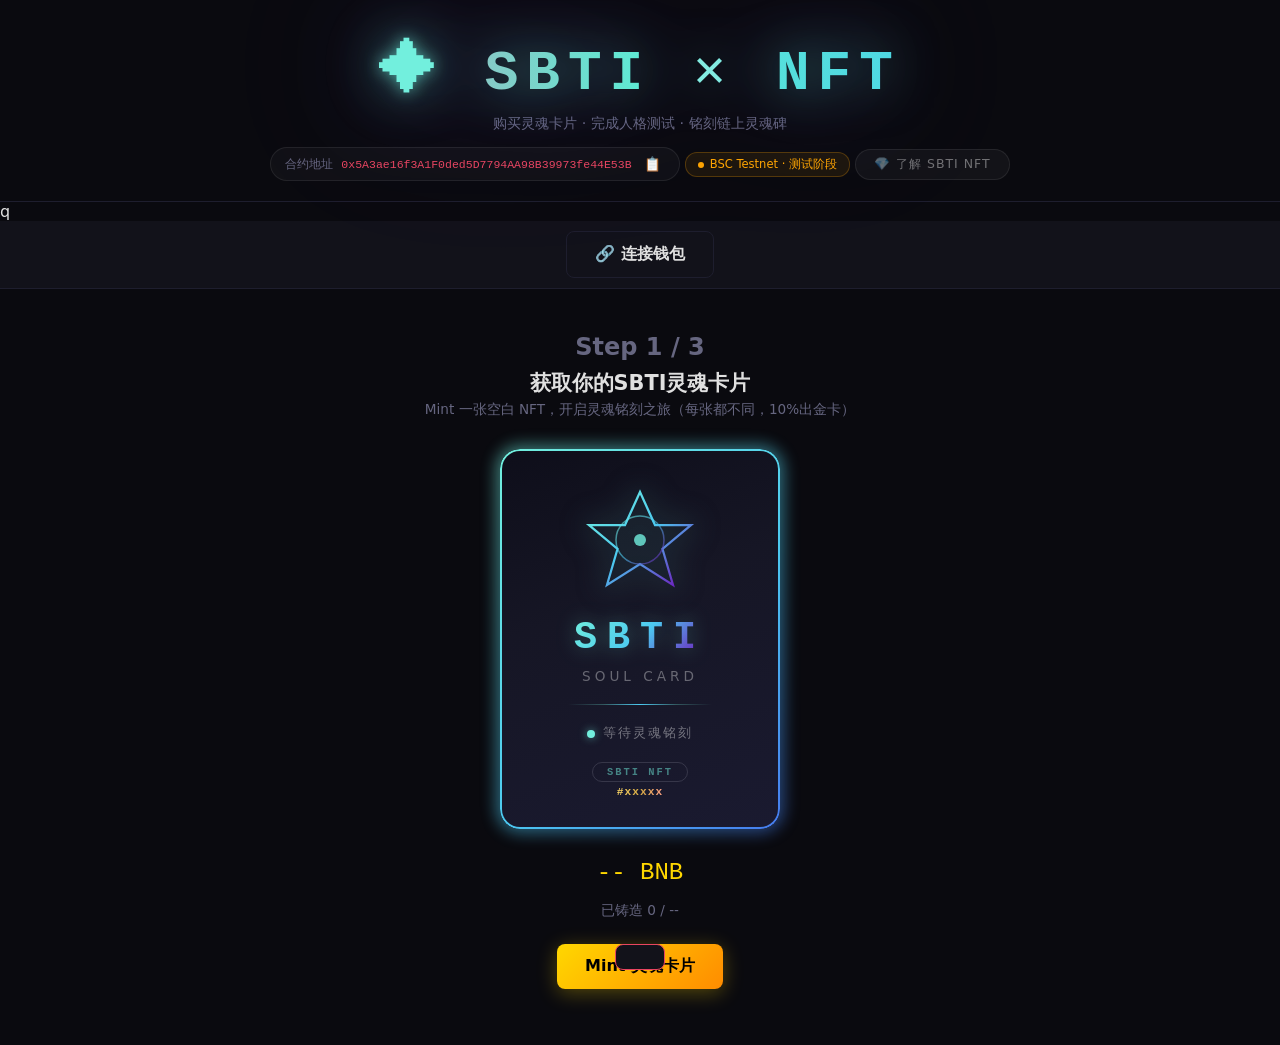
==== commit c7403e73: "feat: optimize contract size & add frontend config Contract optimization (27.3KB → 24.4KB): - Merge " ====
--- a/frontend/index.html
+++ b/frontend/index.html
@@ -242,6 +242,7 @@
   </div>
 
   <script src="https://cdnjs.cloudflare.com/ajax/libs/ethers/6.13.4/ethers.umd.min.js"></script>
+  <script src="config.js"></script>
   <script src="sbti-engine.js"></script>
   <script src="app.js"></script>
 </body>
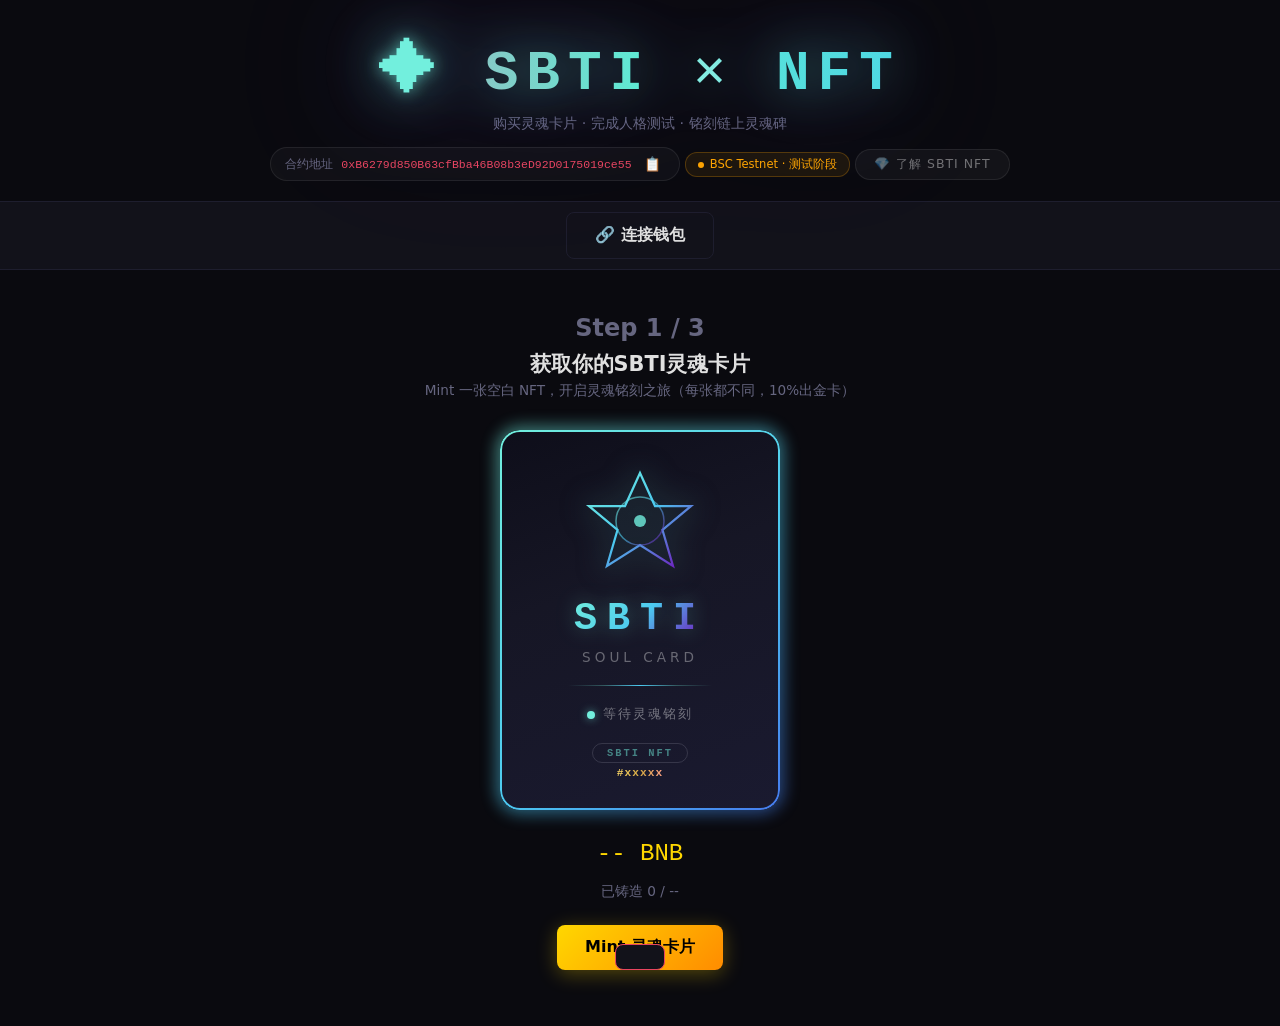
==== commit 69aec228: "fix: remove a 'q' in index.html" ====
--- a/frontend/index.html
+++ b/frontend/index.html
@@ -25,7 +25,6 @@
     </div>
     <a href="about.html" class="about-link" id="aboutLink">💎 了解 SBTI NFT</a>
   </div>
- q
   <!-- 钱包栏 -->
   <div class="wallet-bar">
     <button id="connectBtn" class="btn btn-secondary" onclick="showWalletModal()">🔗 连接钱包</button>
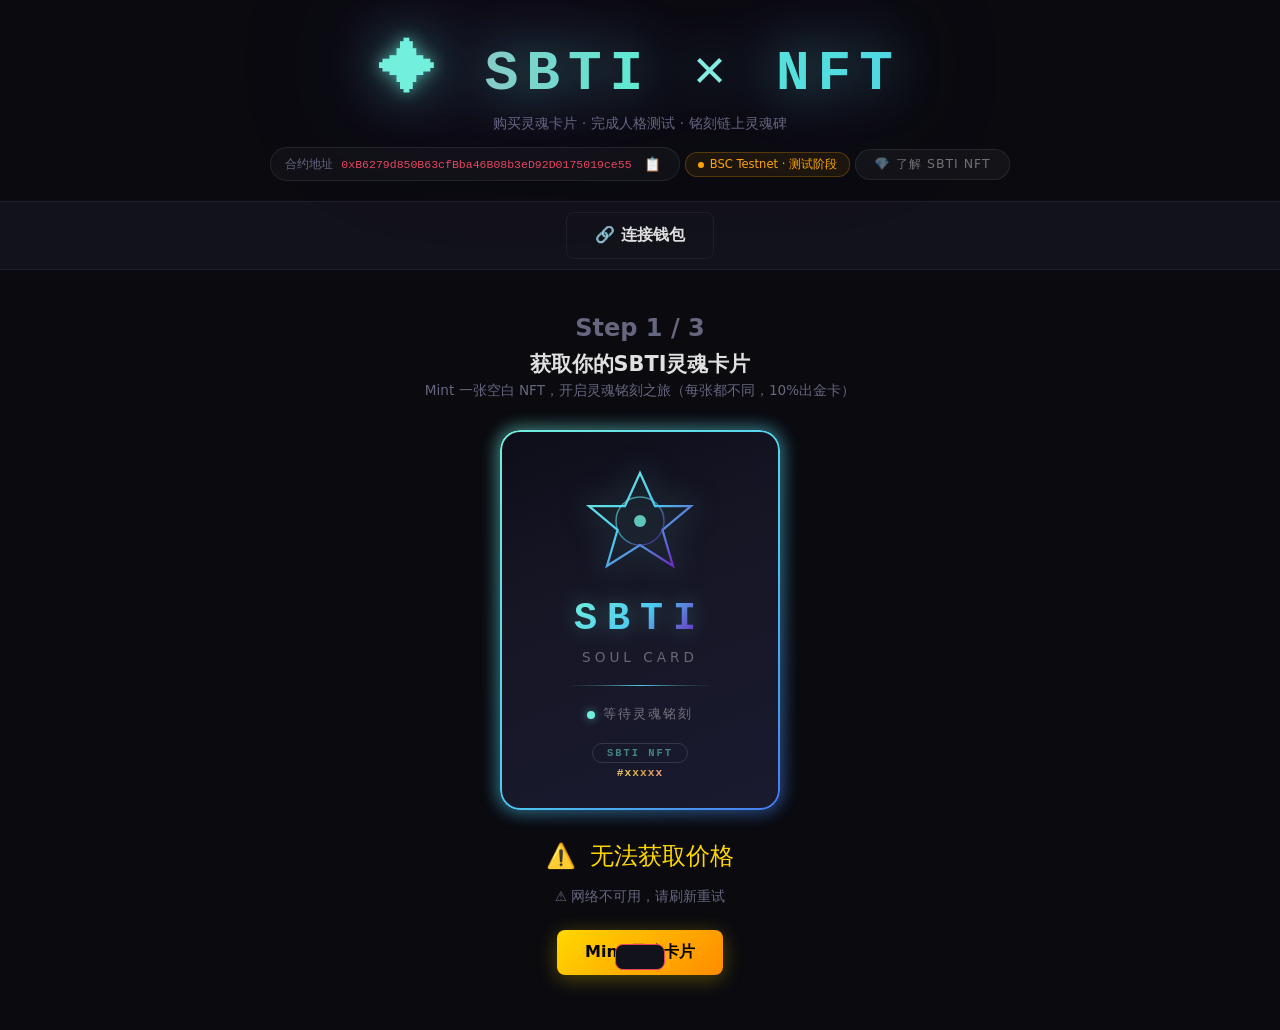
==== commit 3ebde3e9: "feat: concurrent RPC racing & loading UX + marketing docs - Replace sequential RPC fallback with Pro" ====
--- a/frontend/index.html
+++ b/frontend/index.html
@@ -96,8 +96,12 @@
         </div>
       </div>
 
-      <div class="price" id="mintPriceDisplay">-- BNB</div>
-      <div class="supply" id="supplyInfo">Loading supply...</div>
+      <div class="price" id="mintPriceDisplay">
+        <span class="chain-loading-dot">⏳</span> 正在从区块链获取价格...
+      </div>
+      <div class="supply" id="supplyInfo">
+        <span class="chain-loading-dot">⏳</span> 正在获取铸造量...
+      </div>
 
       <button class="btn btn-gold mint-btn-fixed" id="mintBtn" onclick="mintNFT()">
         Mint 灵魂卡片
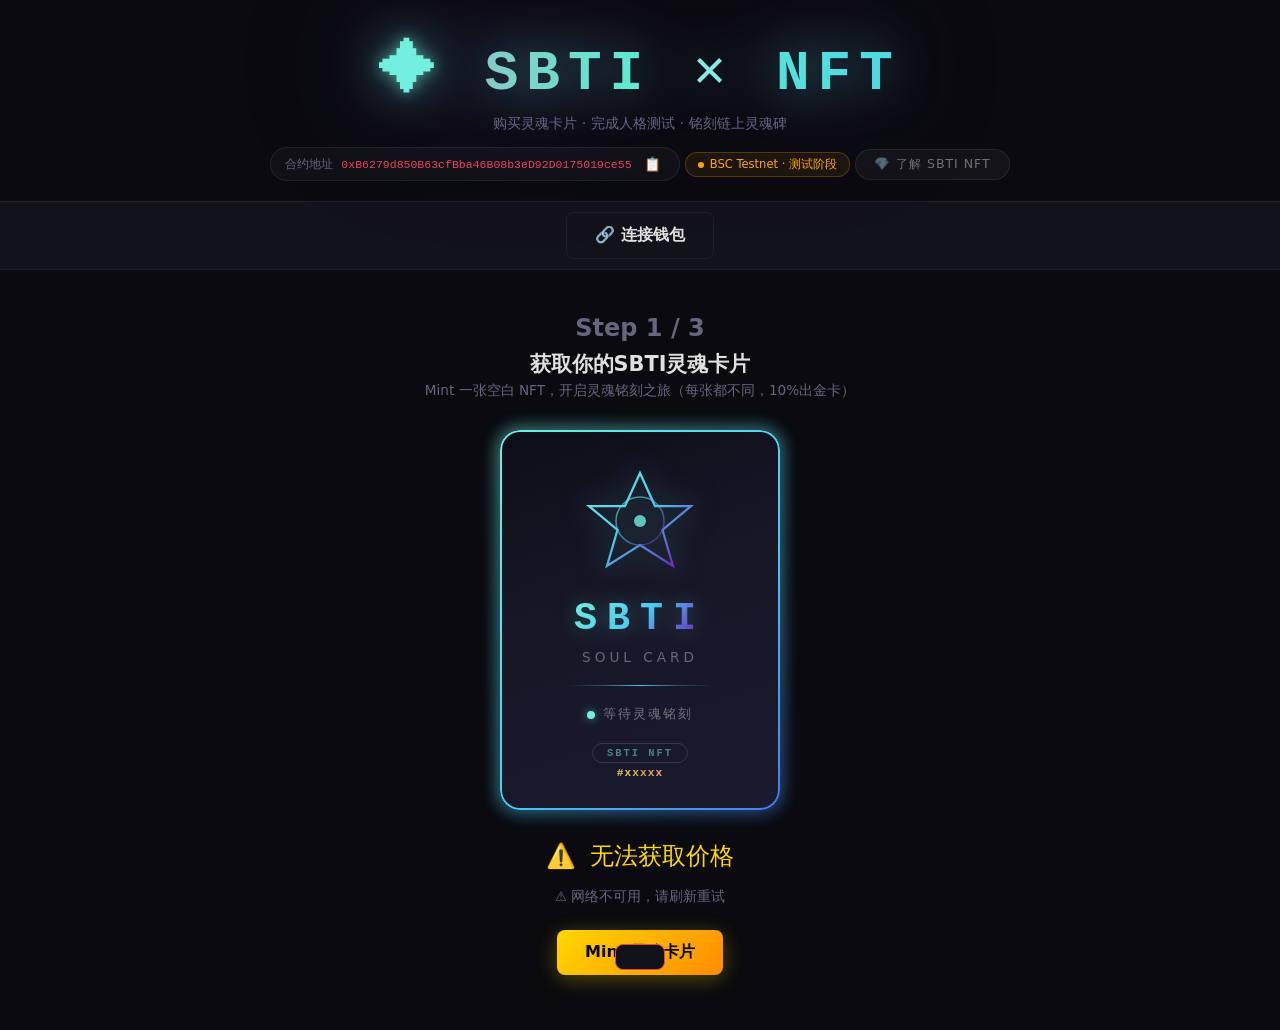
==== commit 66f64946: "style: use clean loading placeholder for price and supply display" ====
--- a/frontend/index.html
+++ b/frontend/index.html
@@ -96,12 +96,8 @@
         </div>
       </div>
 
-      <div class="price" id="mintPriceDisplay">
-        <span class="chain-loading-dot">⏳</span> 正在从区块链获取价格...
-      </div>
-      <div class="supply" id="supplyInfo">
-        <span class="chain-loading-dot">⏳</span> 正在获取铸造量...
-      </div>
+      <div class="price" id="mintPriceDisplay">Loading xxx BNB</div>
+      <div class="supply" id="supplyInfo">Loading xxx / Loading xxx</div>
 
       <button class="btn btn-gold mint-btn-fixed" id="mintBtn" onclick="mintNFT()">
         Mint 灵魂卡片
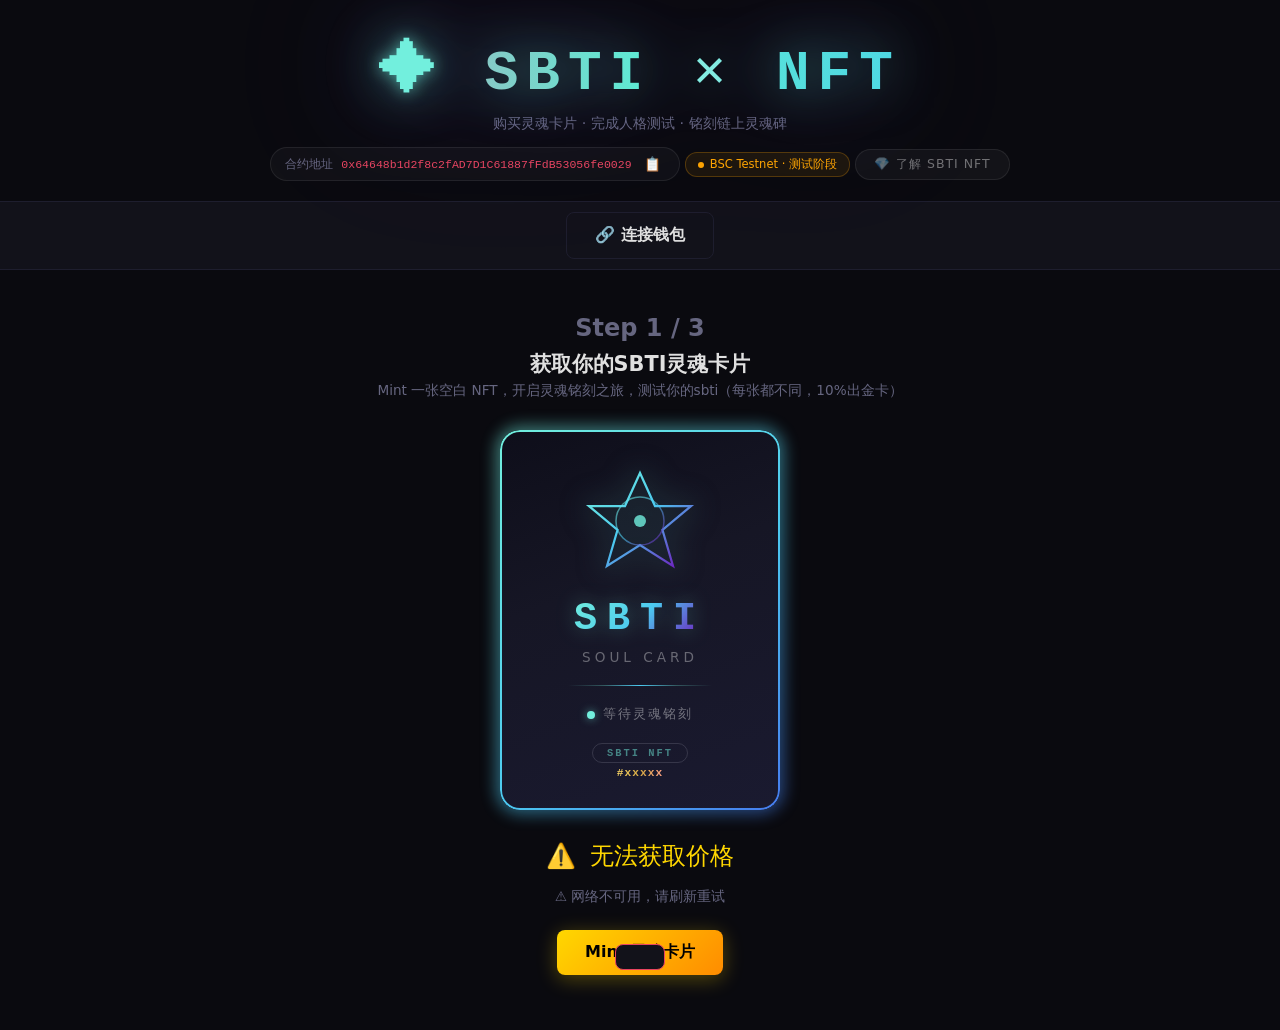
==== commit 6151e720: "fix: add SBTI test hint to mint description" ====
--- a/frontend/index.html
+++ b/frontend/index.html
@@ -56,7 +56,7 @@
         <div id="inscribedListCards" class="nft-list-cards inscribed-cards"></div>
       </div>
 
-      <p style="color: var(--text-dim); font-size: 0.85rem;">Mint 一张空白 NFT，开启灵魂铭刻之旅（每张都不同，10%出金卡）</p>
+      <p style="color: var(--text-dim); font-size: 0.85rem;">Mint 一张空白 NFT，开启灵魂铭刻之旅，测试你的sbti（每张都不同，10%出金卡）</p>
 
       <div class="nft-preview" id="blankPreview">
         <div class="soul-card">
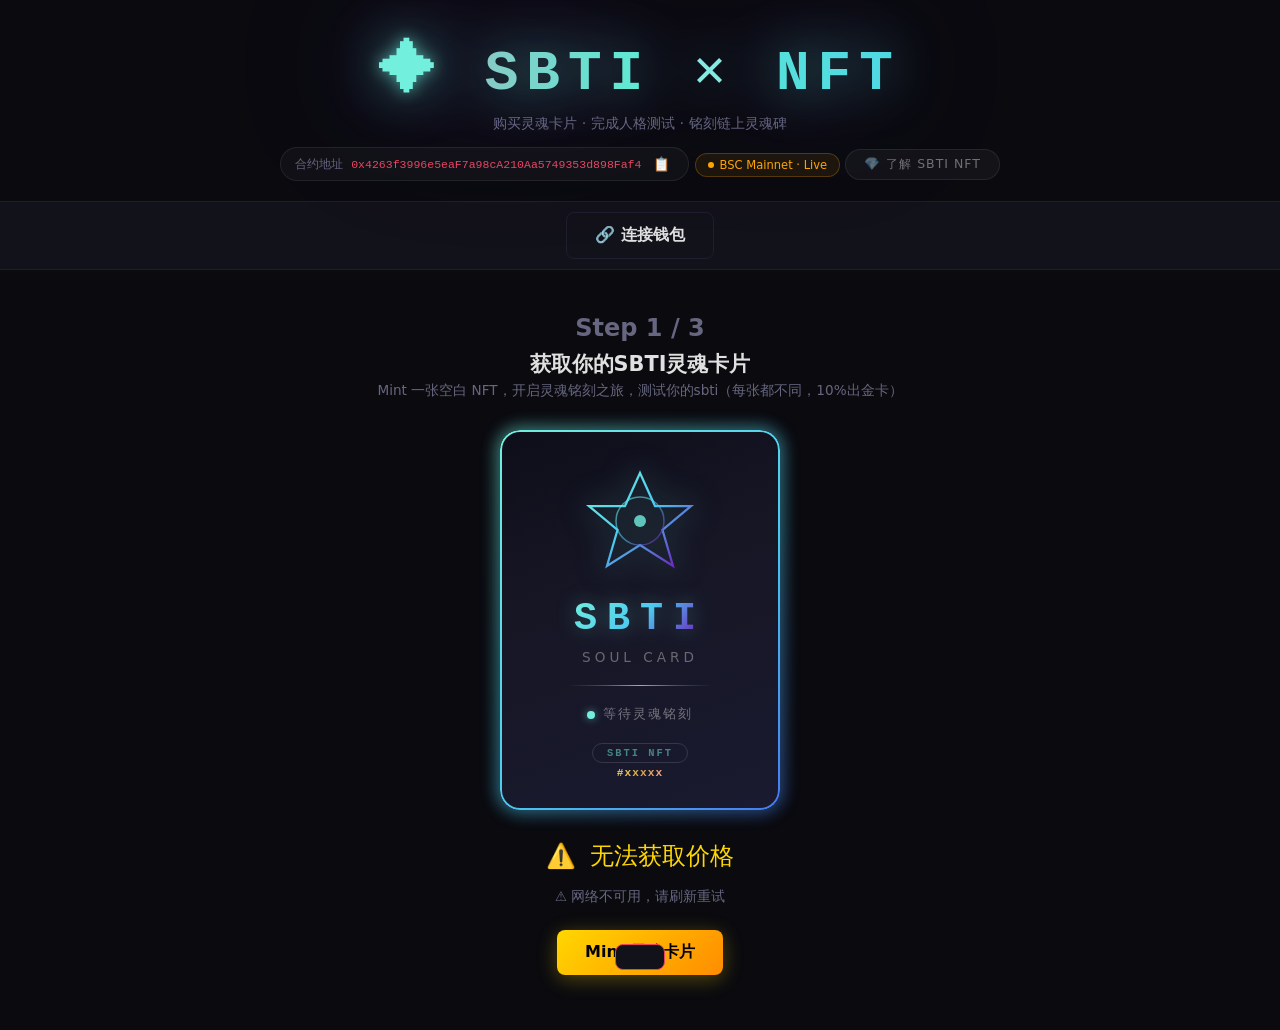
==== commit 3ff3237a: "git commit -m "feat: switch frontend from BSC Testnet to BSC Mainnet - Update contract addresses to " ====
--- a/frontend/index.html
+++ b/frontend/index.html
@@ -21,7 +21,7 @@
     </div>
     <div class="test-status-bar" id="testStatusBar">
       <span class="status-dot"></span>
-      <span>BSC Testnet · 测试阶段</span>
+      <span>BSC Mainnet · Live</span>
     </div>
     <a href="about.html" class="about-link" id="aboutLink">💎 了解 SBTI NFT</a>
   </div>
